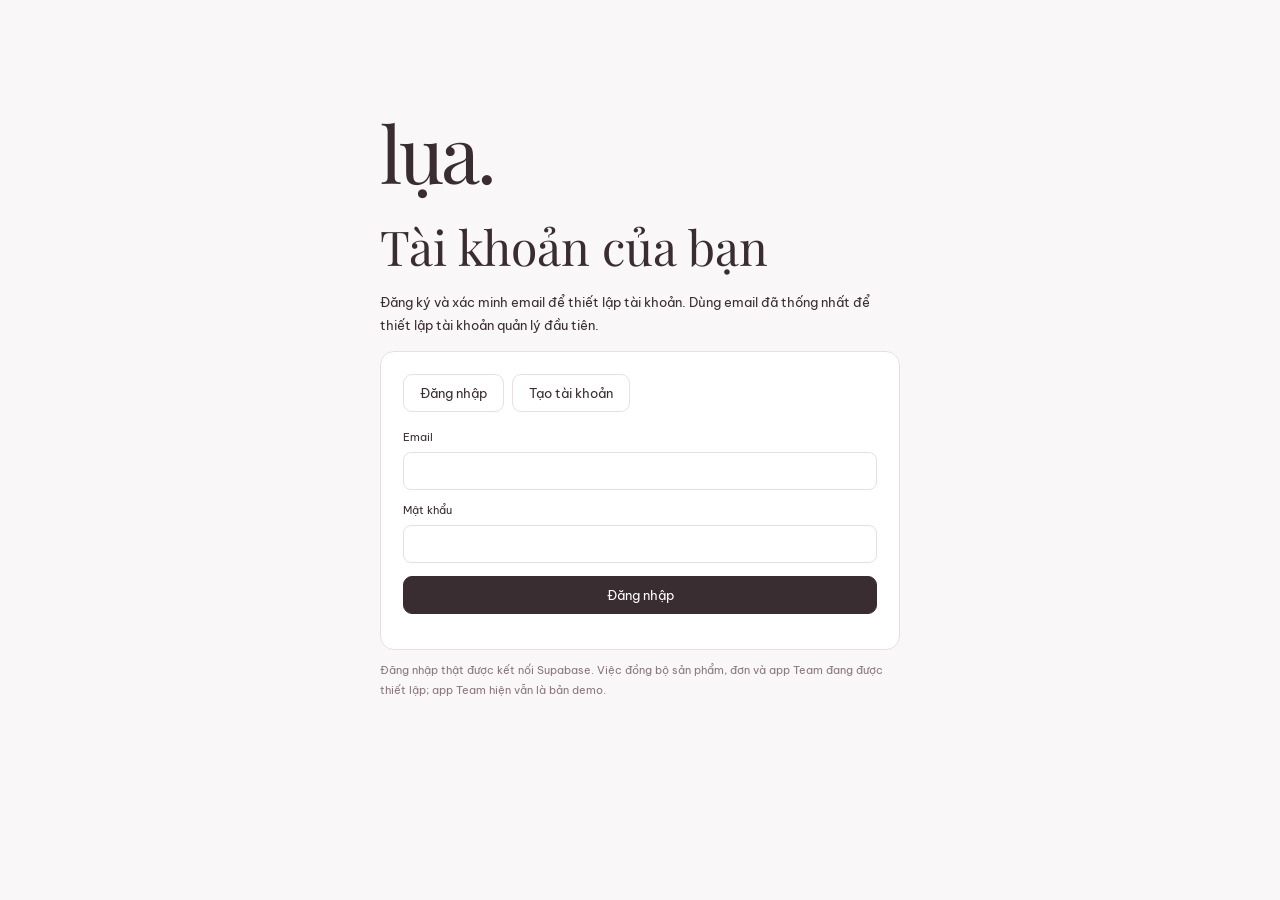
==== account/index.html @ 7da8016c "Add Supabase registration and login page with private role bootstrap" ====
<!doctype html><html lang="vi"><head><meta charset="utf-8"><meta name="viewport" content="width=device-width,initial-scale=1"><title>Tài khoản Lụa.</title><link rel="stylesheet" href="../team/style.css"></head><body><div class="welcome" style="max-width:580px"><a class="brand" href="../index.html">lụa.</a><h1>Tài khoản của bạn</h1><p>Đăng ký và xác minh email để thiết lập tài khoản. Dùng email đã thống nhất để thiết lập tài khoản quản lý đầu tiên.</p><section class="panel"><div class="actions"><button id="loginMode" type="button">Đăng nhập</button><button id="signupMode" type="button">Tạo tài khoản</button></div><form id="authForm" class="fields"><label>Email<input id="email" type="email" autocomplete="username" required></label><label>Mật khẩu<input id="password" type="password" autocomplete="current-password" minlength="12" required></label><label id="confirmLabel" hidden>Nhập lại mật khẩu<input id="confirmPassword" type="password" autocomplete="new-password" minlength="12"></label><button id="submit" class="primary">Đăng nhập</button></form><p id="message" role="status" style="line-height:1.8"></p><button id="logout" hidden>Đăng xuất</button></section><p class="muted">Đăng nhập thật được kết nối Supabase. Việc đồng bộ sản phẩm, đơn và app Team đang được thiết lập; app Team hiện vẫn là bản demo.</p></div><script src="supabase-2.57.4.js"></script><script src="auth.js"></script></body></html>
---- team/style.css ----
@import url('https://fonts.googleapis.com/css2?family=Be+Vietnam+Pro:wght@400;500;600;700&family=Playfair+Display:wght@500&display=swap');
:root{--ink:#392d31;--muted:#89767d;--line:#e9dfe2;--pink:#f0dce3;--accent:#854c62}*{box-sizing:border-box}body{margin:0;color:var(--ink);background:#faf7f8;font:13px 'Be Vietnam Pro',Arial,sans-serif}button,input,select{font:inherit;color:inherit}button{cursor:pointer;border:1px solid var(--line);background:white;padding:10px 16px;border-radius:9px}button:hover{border-color:var(--accent)}button:disabled{opacity:.45;cursor:not-allowed}button:focus-visible,a:focus-visible,input:focus-visible,select:focus-visible{outline:2px solid var(--accent);outline-offset:2px}a{color:inherit;text-decoration:none}aside{position:fixed;width:240px;height:100vh;background:#fff;border-right:1px solid var(--line);padding:34px 22px;display:flex;flex-direction:column}.brand{font:58px 'Playfair Display',Georgia;letter-spacing:-3px}.brand small{display:block;font:9px 'Be Vietnam Pro',Arial;letter-spacing:2px;margin:8px 0 46px}nav{display:grid;gap:10px}nav button{text-align:left;border:0;padding:16px 12px;background:none}nav .active{background:var(--pink);color:#673e50;font-weight:600}.asideFoot{margin-top:auto;font-size:11px;color:var(--muted)}.dot{display:inline-block;width:7px;height:7px;border-radius:50%;background:#698c77;margin-right:5px}main{margin-left:240px;padding:32px 36px}header{display:flex;align-items:center;justify-content:space-between;gap:20px;margin-bottom:25px}.eyebrow{font-size:9px;letter-spacing:2px;color:var(--muted)}h1{font:34px 'Playfair Display',Georgia;margin:10px 0}h2{font-size:18px;margin:0 0 18px}h3{font-size:14px;margin:10px 0}.muted{color:var(--muted);font-size:11px;line-height:1.7}.notice{background:#f2e9ed;border:1px solid #e8d9e0;color:#74515e;border-radius:9px;padding:12px 16px;font-size:11px;margin-bottom:24px}.pos{display:grid;grid-template-columns:minmax(0,1fr) 355px;gap:24px}.panel{background:white;border:1px solid var(--line);border-radius:14px;padding:22px}.cart{align-self:start;position:sticky;top:18px}.toolbar{display:flex;gap:12px;flex-wrap:wrap;margin-bottom:20px}input,select{background:#fff;border:1px solid var(--line);border-radius:8px;padding:11px;max-width:100%;min-width:0}input[type=search]{flex:1;min-width:180px}label{display:grid;gap:8px;font-size:11px}.products{display:grid;grid-template-columns:repeat(3,minmax(0,1fr));gap:14px}.product{border:1px solid var(--line);border-radius:11px;overflow:hidden;background:white}.product img{width:100%;height:150px;object-fit:cover}.product>div{padding:12px}.product select{padding:7px;width:48%;font-size:11px}.product button{width:100%;margin-top:10px}.price{color:var(--accent);font-weight:600;margin:8px 0}.primary{background:var(--ink);color:white;border-color:var(--ink)}.wide{width:100%;margin-top:15px}.cartItem{padding:13px 0;border-bottom:1px solid var(--line)}.row{display:flex;justify-content:space-between;align-items:center;gap:10px}.qty{display:flex;gap:9px;align-items:center;margin-top:9px}.qty button{padding:3px 9px}.qty .remove{margin-left:auto;font-size:11px}.summary{margin:16px 0;display:grid;gap:12px}.grand{font-size:20px;font-weight:600;padding-top:15px;border-top:1px dashed var(--line)}.fields{display:grid;gap:13px;margin-top:18px}.empty{text-align:center;padding:38px 12px;color:var(--muted);line-height:1.8}.tableWrap{overflow:auto}table{width:100%;border-collapse:collapse;text-align:left;white-space:nowrap}th{font-size:10px;letter-spacing:.5px;color:var(--muted);background:#faf7f8}th,td{padding:14px 12px;border-bottom:1px solid var(--line)}td img{width:36px;height:44px;object-fit:cover;border-radius:5px;vertical-align:middle;margin-right:10px}.badge{font-size:10px;padding:5px 9px;border-radius:20px;background:#eaf0eb;color:#42644e}.low{background:#fff0dd;color:#91622b}.stats{display:grid;grid-template-columns:repeat(4,1fr);gap:16px;margin:20px 0}.stat{padding:20px;background:white;border:1px solid var(--line);border-radius:12px}.stat strong{display:block;font-size:23px;margin:12px 0 0}.customerLayout{display:grid;grid-template-columns:300px 1fr;gap:20px}.customerButton{width:100%;text-align:left;margin-top:10px;padding:15px}.customerButton.selected{background:var(--pink)}.customerHead{padding-bottom:20px;border-bottom:1px solid var(--line);margin-bottom:20px}.customerHead h2{font:30px 'Playfair Display',Georgia}.checks{line-height:2.2;padding:15px;background:#faf7f8;border-radius:10px;margin:20px 0}.shiftForm{display:flex;gap:12px;align-items:end;flex-wrap:wrap}.shiftForm label{flex:1}.danger{color:#9a354d}dialog{border:1px solid var(--line);border-radius:15px;padding:30px;width:550px;max-width:95vw;max-height:90vh;color:var(--ink)}dialog::backdrop{background:#30232b88}.close{float:right;border:0;font-size:22px}#toast{display:none;position:fixed;bottom:25px;left:50%;transform:translateX(-50%);background:var(--ink);color:white;border-radius:10px;padding:14px 24px;z-index:9}#receiptBody h1{text-align:center}#receiptBody table{font-size:11px}#receiptBody p{line-height:1.8}.receiptTotal{font-size:22px;text-align:right}.closed{background:#fff0dd;padding:15px;border-radius:9px;margin-bottom:15px}@media(max-width:1150px){aside{width:190px;padding:24px 15px}main{margin-left:190px;padding:24px}.pos{grid-template-columns:1fr 320px}.products{grid-template-columns:repeat(2,1fr)}.stats{grid-template-columns:repeat(2,1fr)}}@media(max-width:800px){aside{position:static;width:100%;height:auto;padding:15px}.brand{font-size:35px}.brand small,.asideFoot{display:none}nav{display:flex;overflow:auto;gap:5px;margin-top:12px}nav button{white-space:nowrap;font-size:11px;padding:10px}main{margin:0;padding:18px}header{align-items:start}h1{font-size:28px}.pos,.customerLayout{grid-template-columns:1fr}.cart{position:static}.panel{padding:16px}.product img{height:180px}.stats{gap:10px}.stat{padding:14px}.stat strong{font-size:19px}}@media print{body>aside,body>main,#toast,#print,.close{display:none!important}dialog{position:static;display:block!important;width:100%;max-width:none;max-height:none;border:0;padding:0}dialog::backdrop{background:white}}
[hidden]{display:none!important}.welcome{max-width:960px;margin:70px auto;padding:30px}.welcome .brand{font-size:78px}.welcome h1{font-size:48px}.welcome p{max-width:650px;line-height:1.8}.accountGrid{display:grid;grid-template-columns:repeat(3,1fr);gap:18px;margin:32px 0}.account{padding:28px;text-align:left;min-height:180px}.account strong{display:block;font-size:20px;margin:18px 0}.account small{display:block;line-height:1.8}.pill{display:inline-block;background:var(--pink);padding:6px 10px;border-radius:20px;font-size:10px}.barRow{display:grid;grid-template-columns:90px 1fr 110px;align-items:center;gap:15px;margin:15px 0;font-size:11px}.bar{height:14px;background:#f3e8ed;border-radius:4px;overflow:hidden}.bar span{display:block;height:100%;background:#99637b}.two{display:grid;grid-template-columns:1fr 1fr;gap:20px}.avatar{display:inline-flex;align-items:center;justify-content:center;background:var(--pink);width:40px;height:40px;border-radius:50%;font-weight:bold;margin-right:12px}.actions{display:flex;gap:8px;flex-wrap:wrap}.formGrid{display:grid;grid-template-columns:1fr 1fr;gap:14px}.formGrid .full{grid-column:1/-1}textarea{font:inherit;border:1px solid var(--line);border-radius:8px;padding:12px;width:100%;min-height:80px}.reveal{padding:12px;background:#f8f2f5;border-radius:8px;line-height:1.8}.panel+.panel{margin-top:20px}.checkLabel{display:flex;align-items:center}.checkLabel input{width:auto}.pageLead{margin-bottom:20px;color:var(--muted);line-height:1.7}.listHeader{display:flex;align-items:center;justify-content:space-between;gap:12px;margin-bottom:16px}.status-cancelled,.status-returned{background:#f7e8e9;color:#97485d}.status-pending{background:#fff1db;color:#88612f}button.small{padding:6px 10px;font-size:11px}.mobileSwitch{display:none}@media(max-width:800px){.welcome{margin:20px auto;padding:20px}.welcome h1{font-size:34px}.accountGrid,.two{grid-template-columns:1fr}.account{min-height:0;padding:20px}.mobileSwitch{display:block}.formGrid{grid-template-columns:1fr} .barRow{grid-template-columns:75px 1fr 95px}.asideFoot{display:block;margin-top:12px}.asideFoot p{display:none}}
@media print{#entry,#app{display:none!important}dialog:not([open]){display:none!important}#modal .noPrint{display:none!important}}
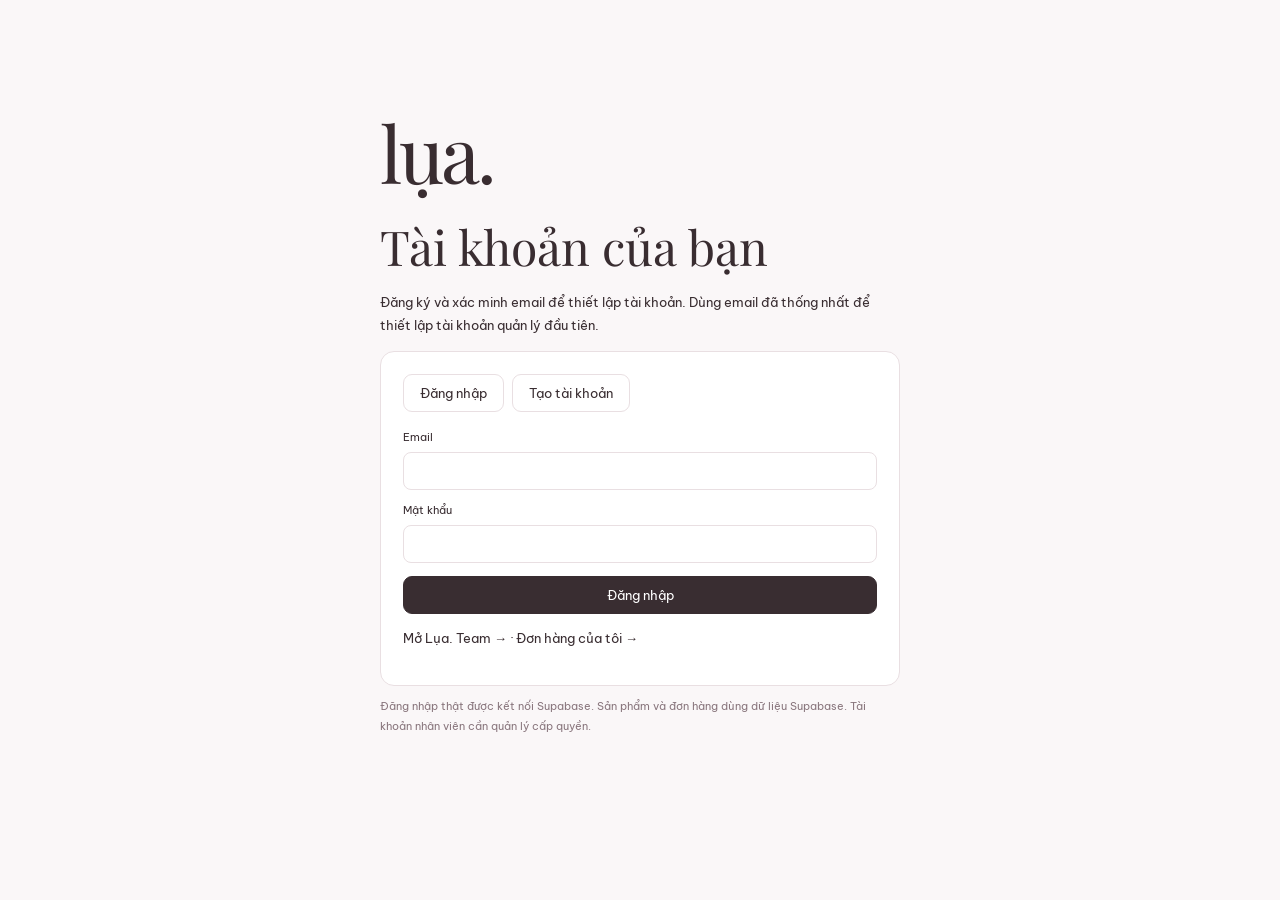
==== commit 5df9445d: "Connect storefront and staff app to Supabase auth and shared authorized shop operations" ====
--- a/account/index.html
+++ b/account/index.html
@@ -1 +1 @@
-<!doctype html><html lang="vi"><head><meta charset="utf-8"><meta name="viewport" content="width=device-width,initial-scale=1"><title>Tài khoản Lụa.</title><link rel="stylesheet" href="../team/style.css"></head><body><div class="welcome" style="max-width:580px"><a class="brand" href="../index.html">lụa.</a><h1>Tài khoản của bạn</h1><p>Đăng ký và xác minh email để thiết lập tài khoản. Dùng email đã thống nhất để thiết lập tài khoản quản lý đầu tiên.</p><section class="panel"><div class="actions"><button id="loginMode" type="button">Đăng nhập</button><button id="signupMode" type="button">Tạo tài khoản</button></div><form id="authForm" class="fields"><label>Email<input id="email" type="email" autocomplete="username" required></label><label>Mật khẩu<input id="password" type="password" autocomplete="current-password" minlength="12" required></label><label id="confirmLabel" hidden>Nhập lại mật khẩu<input id="confirmPassword" type="password" autocomplete="new-password" minlength="12"></label><button id="submit" class="primary">Đăng nhập</button></form><p id="message" role="status" style="line-height:1.8"></p><button id="logout" hidden>Đăng xuất</button></section><p class="muted">Đăng nhập thật được kết nối Supabase. Việc đồng bộ sản phẩm, đơn và app Team đang được thiết lập; app Team hiện vẫn là bản demo.</p></div><script src="supabase-2.57.4.js"></script><script src="auth.js"></script></body></html>
+<!doctype html><html lang="vi"><head><meta charset="utf-8"><meta name="viewport" content="width=device-width,initial-scale=1"><title>Tài khoản Lụa.</title><link rel="stylesheet" href="../team/style.css"></head><body><div class="welcome" style="max-width:580px"><a class="brand" href="../index.html">lụa.</a><h1>Tài khoản của bạn</h1><p>Đăng ký và xác minh email để thiết lập tài khoản. Dùng email đã thống nhất để thiết lập tài khoản quản lý đầu tiên.</p><section class="panel"><div class="actions"><button id="loginMode" type="button">Đăng nhập</button><button id="signupMode" type="button">Tạo tài khoản</button></div><form id="authForm" class="fields"><label>Email<input id="email" type="email" autocomplete="username" required></label><label>Mật khẩu<input id="password" type="password" autocomplete="current-password" minlength="12" required></label><label id="confirmLabel" hidden>Nhập lại mật khẩu<input id="confirmPassword" type="password" autocomplete="new-password" minlength="12"></label><button id="submit" class="primary">Đăng nhập</button></form><p id="message" role="status" style="line-height:1.8"></p><p><a href="../team/">Mở Lụa. Team →</a> · <a href="../checkout.html">Đơn hàng của tôi →</a></p><button id="logout" hidden>Đăng xuất</button></section><p class="muted">Đăng nhập thật được kết nối Supabase. Sản phẩm và đơn hàng dùng dữ liệu Supabase. Tài khoản nhân viên cần quản lý cấp quyền.</p></div><script src="supabase-2.57.4.js"></script><script src="auth.js"></script></body></html>
